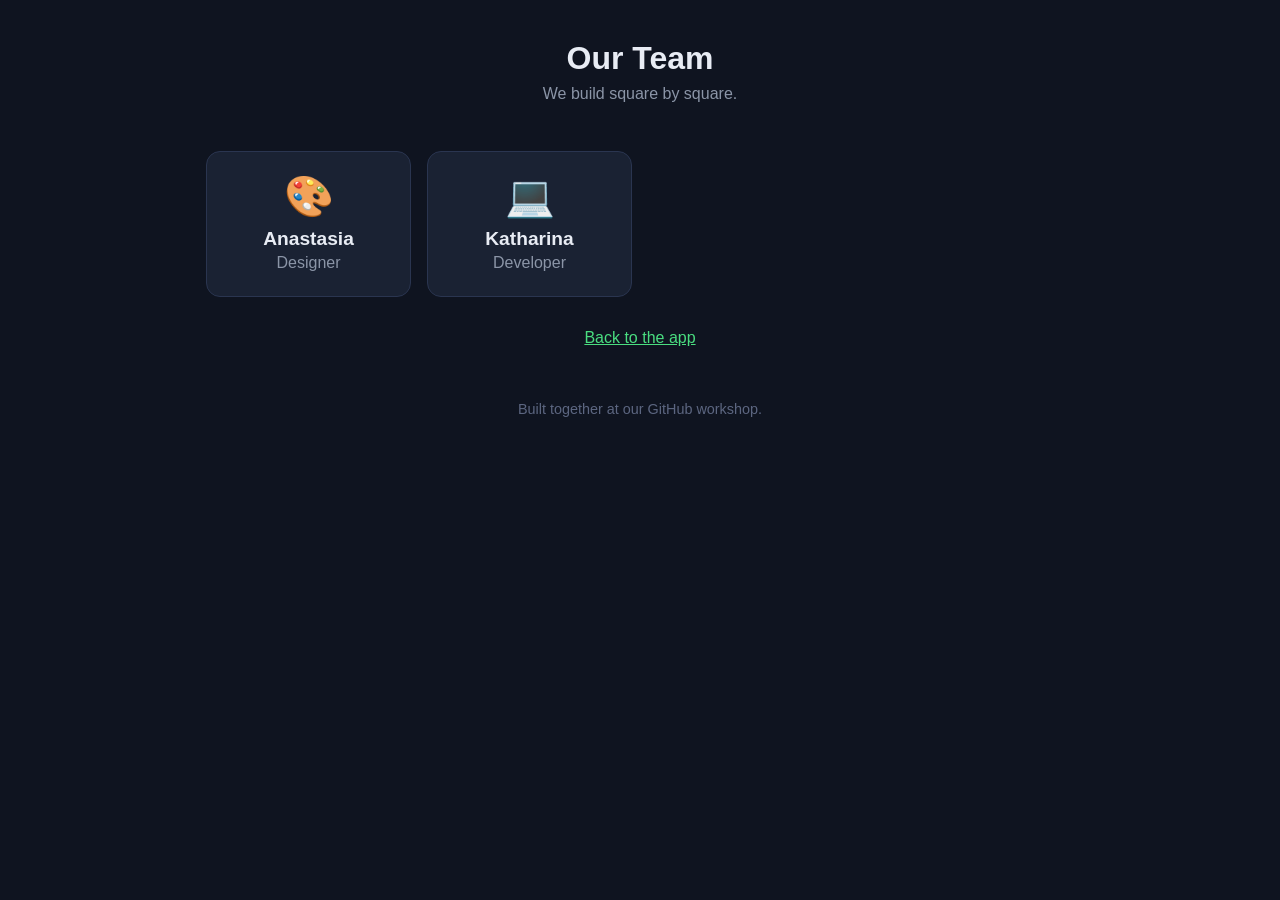
==== team.html @ 20c5c50c "Round 2 conflict demo: Emely and Jan both add Amelia in slot 7; expand slots to 12" ====
<!doctype html>
<html lang="en">
<head>
  <meta charset="utf-8">
  <meta name="viewport" content="width=device-width, initial-scale=1">
  <title>Our Team - Claim a Square</title>
  <link rel="stylesheet" href="style.css">
</head>
<body>
  <header>
    <h1>Our Team</h1>
    <p class="motto">We build square by square.</p>
  </header>

  <main class="cards">
    <article class="card">
      <div class="emoji">🎨</div>
      <h2>Anastasia</h2>
      <p>Designer</p>
    </article>
    <article class="card">
      <div class="emoji">💻</div>
      <h2>Katharina</h2>
      <p>Developer</p>
    </article>
    <!-- SLOT 3: replace this line with your card (see README) -->
    <!-- SLOT 4: replace this line with your card -->
    <!-- SLOT 5: replace this line with your card -->
    <!-- SLOT 6: replace this line with your card -->
    <!-- SLOT 7: replace this line with your card -->
    <!-- SLOT 8: replace this line with your card -->
    <!-- SLOT 9: replace this line with your card -->
    <!-- SLOT 10: replace this line with your card -->
    <!-- SLOT 11: replace this line with your card -->
    <!-- SLOT 12: replace this line with your card -->
  </main>

  <p><a class="backlink" href="index.html">Back to the app</a></p>

  <footer>
    <p>Built together at our GitHub workshop.</p>
  </footer>
</body>
</html>
---- style.css ----
* { box-sizing: border-box; }
body {
  margin: 0;
  font-family: -apple-system, BlinkMacSystemFont, "Segoe UI", Roboto, sans-serif;
  background: #0f1420;
  color: #e8ecf4;
  text-align: center;
}
header { padding: 40px 16px 8px; }
h1 { margin: 0 0 8px; font-size: 2rem; }
main { padding: 24px 16px; }
.grid {
  display: grid;
  grid-template-columns: repeat(10, 1fr);
  gap: 6px;
  width: min(520px, 90%);
  margin: 0 auto;
}
.square {
  aspect-ratio: 1;
  background: #1a2233;
  border: 1px solid #2a3550;
  border-radius: 6px;
  padding: 0;
}

.square.claimed { background: #4ade80; border-color: #4ade80; }

.progress-label { color: #8b95a7; margin: 8px 0; }
.progress { width: min(520px, 90%); height: 10px; background: #1a2233; border-radius: 999px; margin: 8px auto; overflow: hidden; }
.progress-bar { width: 0; height: 100%; background: #4ade80; }

#reset { margin-top: 8px; background: #1a2233; color: #e8ecf4; border: 1px solid #2a3550; border-radius: 8px; padding: 6px 14px; cursor: pointer; }
.square { cursor: pointer; transition: background 0.12s; }
.square:hover { background: #26324d; }
.progress-bar { transition: width 0.2s; }
footer { padding: 24px; color: #5c6680; font-size: 0.9rem; }

/* Team wall (team.html) */
.motto { color: #8b95a7; margin: 8px 0; }
.cards {
  display: grid;
  grid-template-columns: repeat(auto-fill, minmax(180px, 1fr));
  gap: 16px;
  max-width: 900px;
  margin: 32px auto;
  padding: 0 16px;
}
.card {
  background: #1a2233;
  border: 1px solid #2a3550;
  border-radius: 14px;
  padding: 24px 16px;
}
.card .emoji { font-size: 2.5rem; line-height: 1; }
.card h2 { margin: 12px 0 4px; font-size: 1.2rem; }
.card p { margin: 0; color: #8b95a7; }
.backlink { color: #4ade80; }
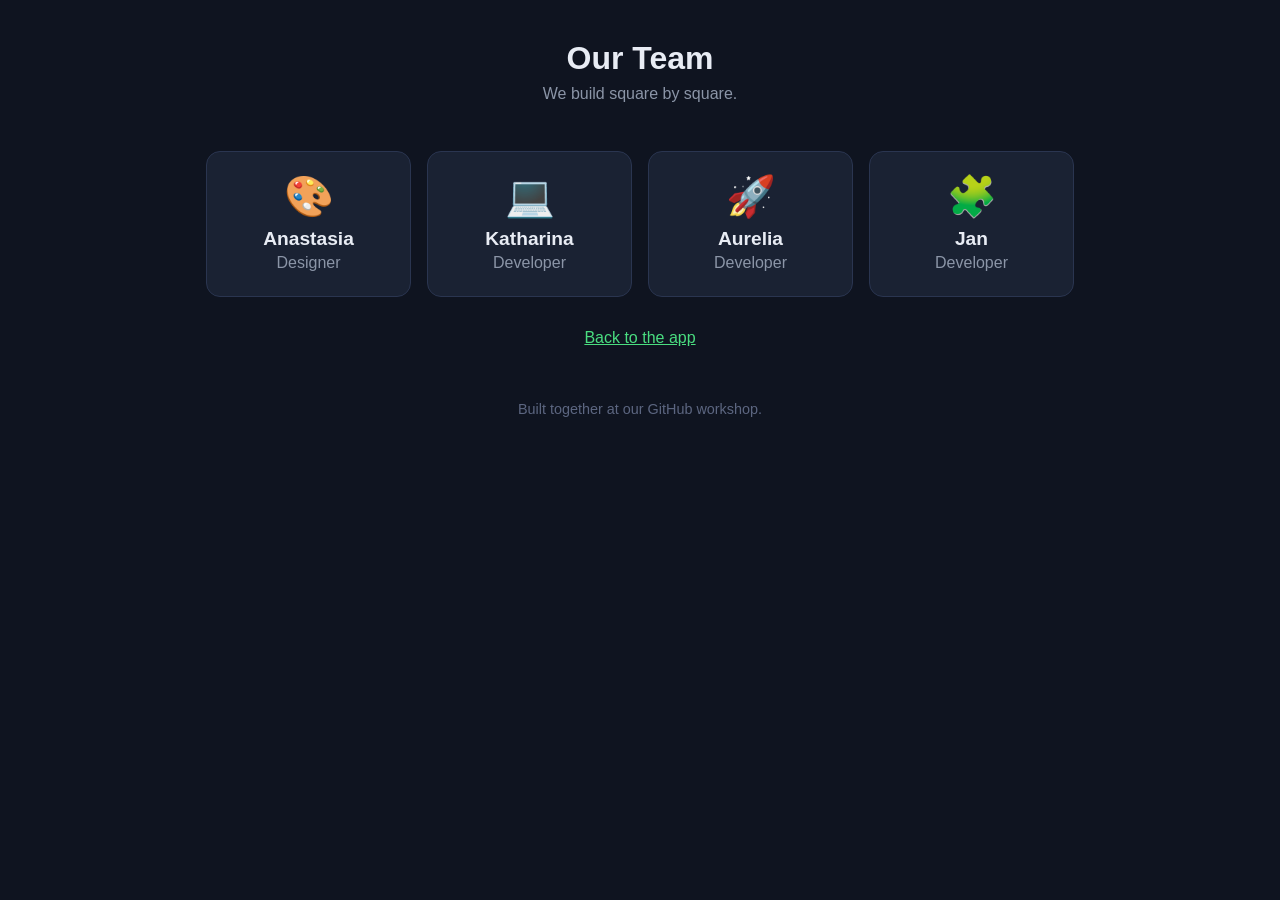
==== commit 5f8759dc: "Add Aurelia's and Jan's cards" ====
--- a/team.html
+++ b/team.html
@@ -30,8 +30,16 @@
     <!-- SLOT 7: replace this line with your card -->
     <!-- SLOT 8: replace this line with your card -->
     <!-- SLOT 9: replace this line with your card -->
-    <!-- SLOT 10: replace this line with your card -->
-    <!-- SLOT 11: replace this line with your card -->
+    <article class="card">
+      <div class="emoji">🚀</div>
+      <h2>Aurelia</h2>
+      <p>Developer</p>
+    </article>
+    <article class="card">
+      <div class="emoji">🧩</div>
+      <h2>Jan</h2>
+      <p>Developer</p>
+    </article>
     <!-- SLOT 12: replace this line with your card -->
   </main>
 
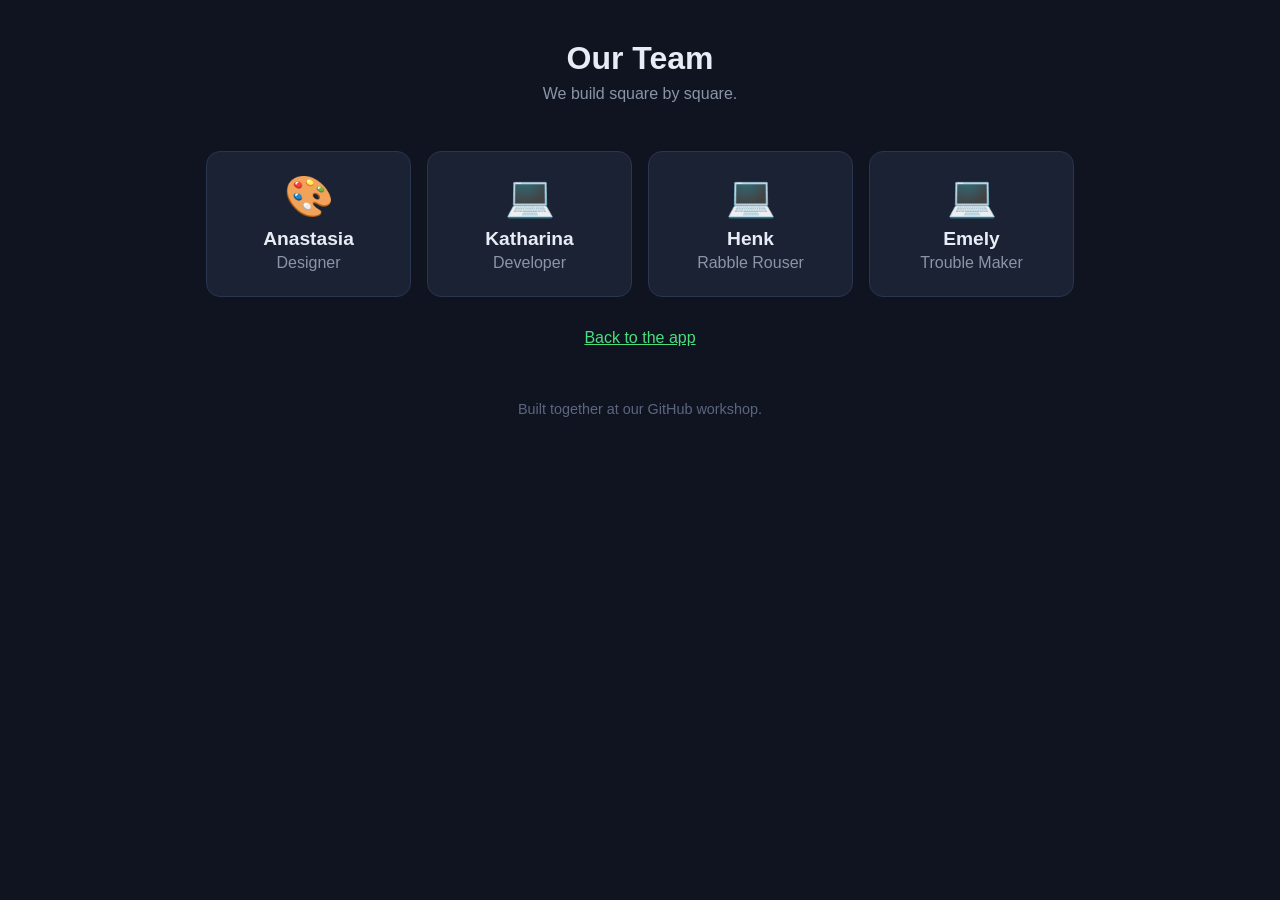
==== commit 44a4512a: "henk was here again" ====
--- a/team.html
+++ b/team.html
@@ -23,6 +23,16 @@
       <h2>Katharina</h2>
       <p>Developer</p>
     </article>
+    <article class="card">
+      <div class="emoji">💻</div>
+      <h2>Henk</h2>
+      <p>Rabble Rouser</p>
+    </article>
+    <article class="card">
+      <div class="emoji">💻</div>
+      <h2>Emely</h2>
+      <p>Trouble Maker</p>
+    </article>
     <!-- SLOT 3: replace this line with your card (see README) -->
     <!-- SLOT 4: replace this line with your card -->
     <!-- SLOT 5: replace this line with your card -->
@@ -30,16 +40,8 @@
     <!-- SLOT 7: replace this line with your card -->
     <!-- SLOT 8: replace this line with your card -->
     <!-- SLOT 9: replace this line with your card -->
-    <article class="card">
-      <div class="emoji">🚀</div>
-      <h2>Aurelia</h2>
-      <p>Developer</p>
-    </article>
-    <article class="card">
-      <div class="emoji">🧩</div>
-      <h2>Jan</h2>
-      <p>Developer</p>
-    </article>
+    <!-- SLOT 10: replace this line with your card -->
+    <!-- SLOT 11: replace this line with your card -->
     <!-- SLOT 12: replace this line with your card -->
   </main>
 
--- a/style.css
+++ b/style.css
@@ -24,7 +24,7 @@
   padding: 0;
 }
 
-.square.claimed { background: #4ade80; border-color: #4ade80; }
+.square.claimed { background: #facc15; border-color: #facc15; }
 
 .progress-label { color: #8b95a7; margin: 8px 0; }
 .progress { width: min(520px, 90%); height: 10px; background: #1a2233; border-radius: 999px; margin: 8px auto; overflow: hidden; }
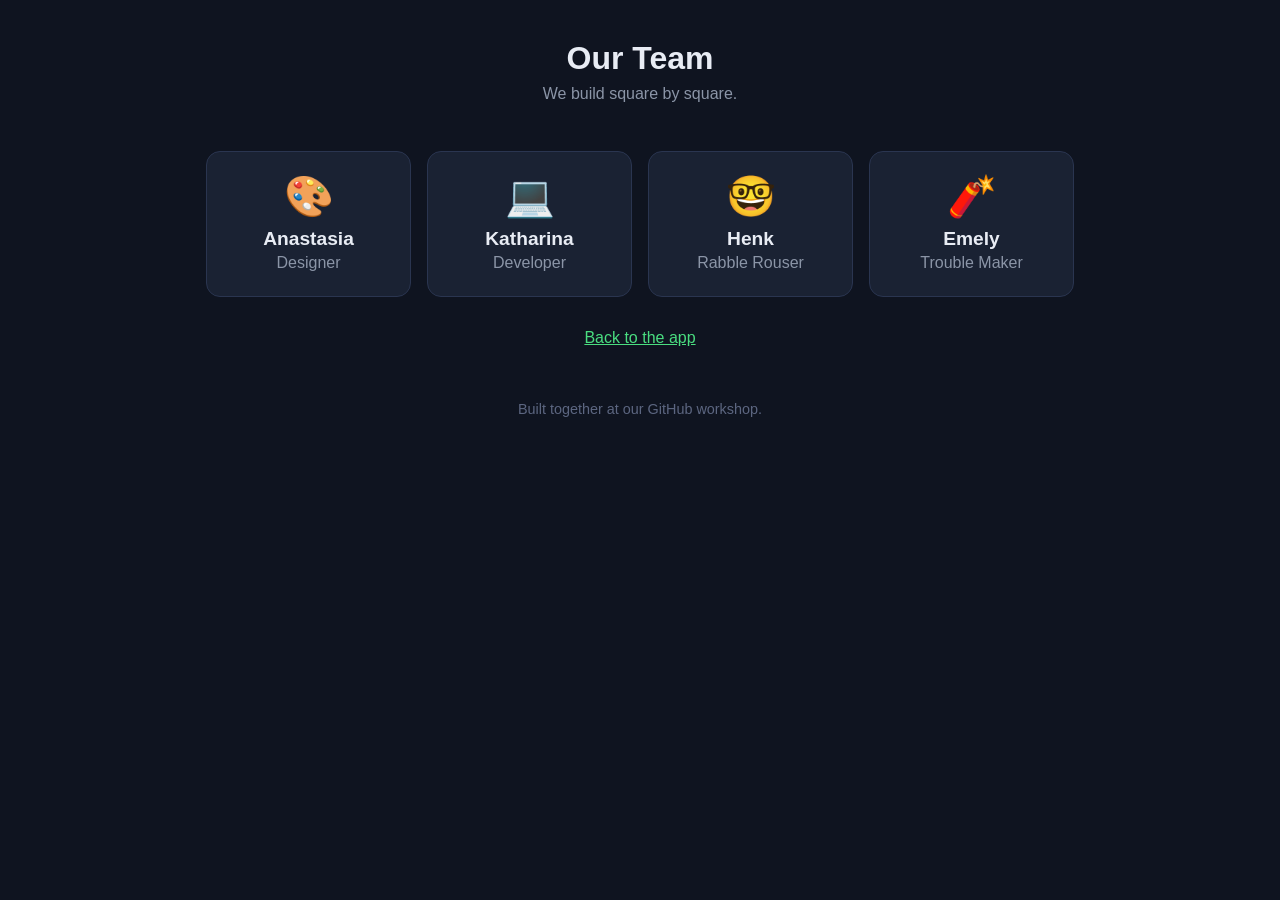
==== commit d0831369: "now with extra emojis" ====
--- a/team.html
+++ b/team.html
@@ -24,12 +24,12 @@
       <p>Developer</p>
     </article>
     <article class="card">
-      <div class="emoji">💻</div>
+      <div class="emoji">🤓</div>
       <h2>Henk</h2>
       <p>Rabble Rouser</p>
     </article>
     <article class="card">
-      <div class="emoji">💻</div>
+      <div class="emoji">🧨</div>
       <h2>Emely</h2>
       <p>Trouble Maker</p>
     </article>
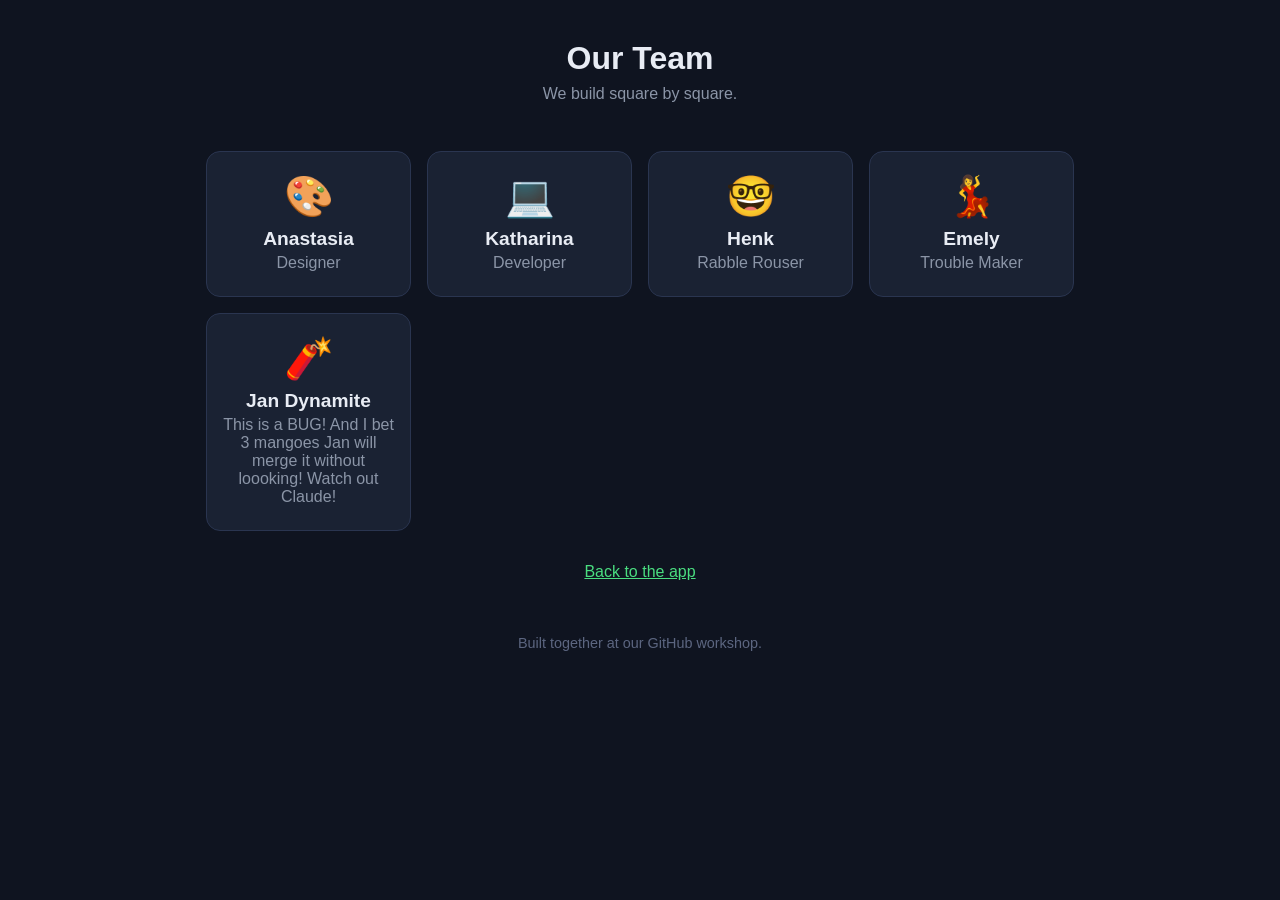
==== commit 4f9b078b: "now with extra emojis" ====
--- a/team.html
+++ b/team.html
@@ -29,10 +29,16 @@
       <p>Rabble Rouser</p>
     </article>
     <article class="card">
-      <div class="emoji">🧨</div>
+      <div class="emoji">💃</div>
       <h2>Emely</h2>
       <p>Trouble Maker</p>
     </article>
+    <article class="card">
+      <div class="emoji">🧨</div>
+      <h2>Jan Dynamite</h2>
+      <p>This is a BUG! And I bet 3 mangoes Jan will merge it without loooking! Watch out Claude!</p>
+    </article>
+    
     <!-- SLOT 3: replace this line with your card (see README) -->
     <!-- SLOT 4: replace this line with your card -->
     <!-- SLOT 5: replace this line with your card -->
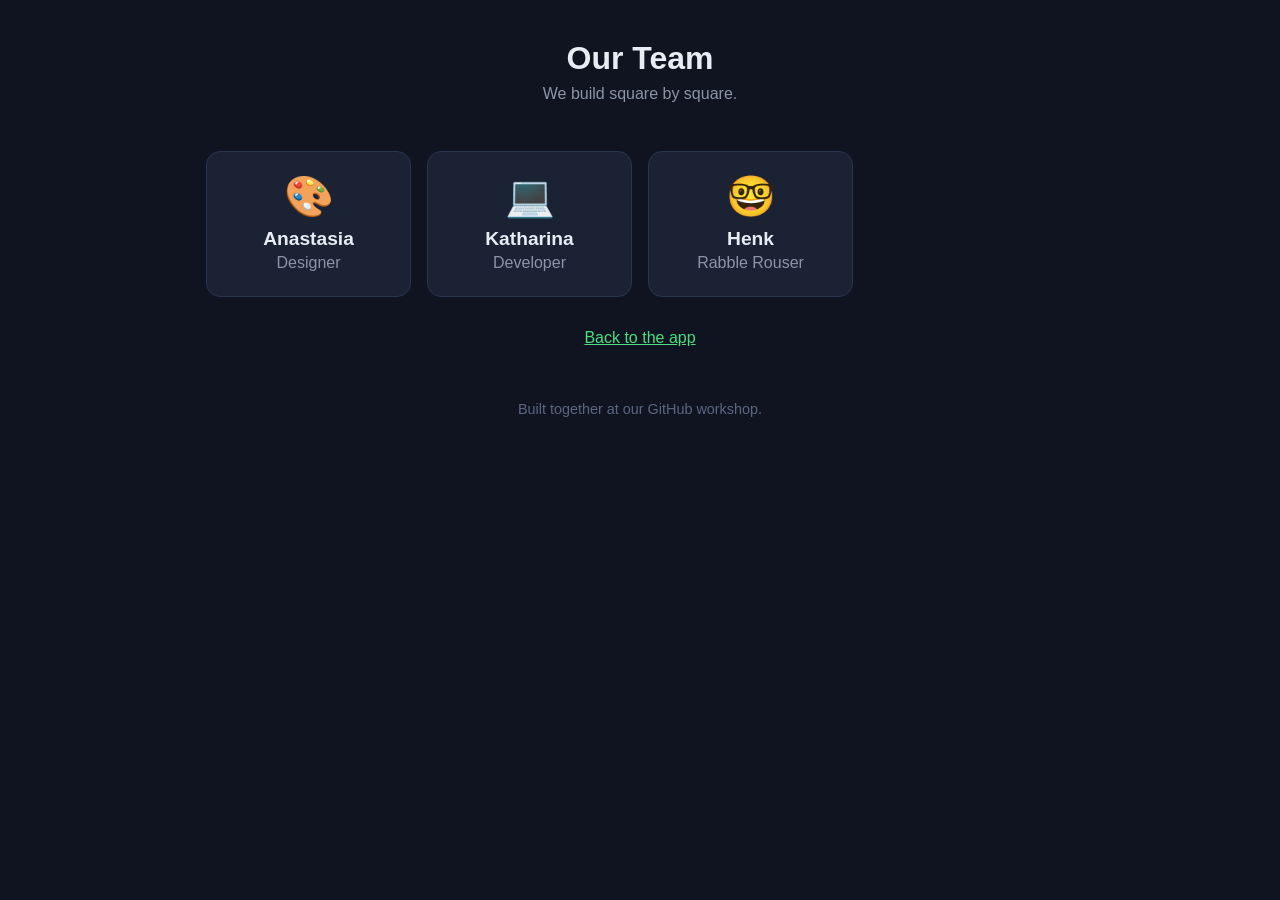
==== commit 77b47033: "Clean up PR: keep Henk's card in slot 3, remove bogus cards and stray file Co-Authored-By: Claude Op" ====
--- a/team.html
+++ b/team.html
@@ -28,18 +28,6 @@
       <h2>Henk</h2>
       <p>Rabble Rouser</p>
     </article>
-    <article class="card">
-      <div class="emoji">💃</div>
-      <h2>Emely</h2>
-      <p>Trouble Maker</p>
-    </article>
-    <article class="card">
-      <div class="emoji">🧨</div>
-      <h2>Jan Dynamite</h2>
-      <p>This is a BUG! And I bet 3 mangoes Jan will merge it without loooking! Watch out Claude!</p>
-    </article>
-    
-    <!-- SLOT 3: replace this line with your card (see README) -->
     <!-- SLOT 4: replace this line with your card -->
     <!-- SLOT 5: replace this line with your card -->
     <!-- SLOT 6: replace this line with your card -->
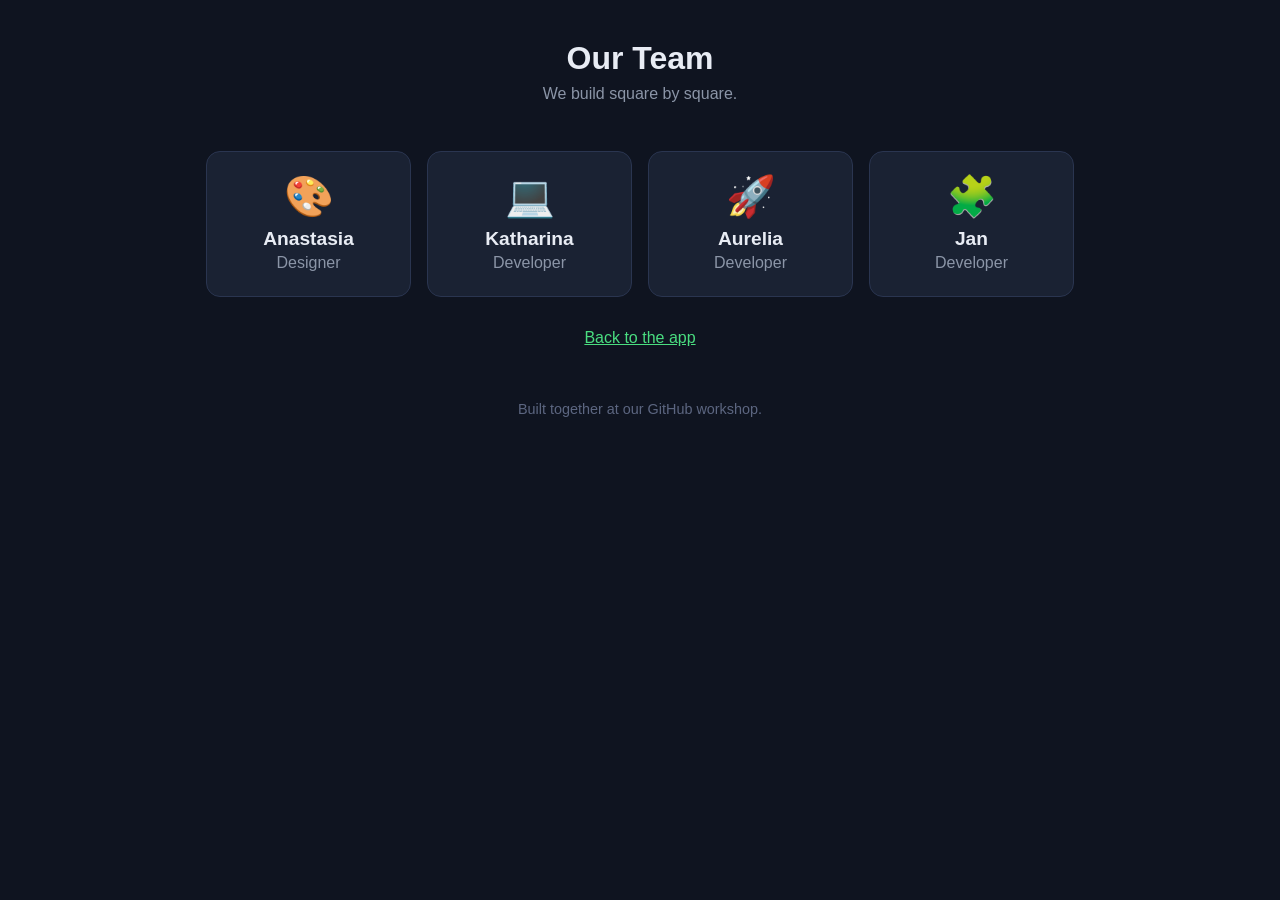
==== commit 315291e0: "Merge 5f8759dc46a3b710b53c9124027afcf311854645 into 28702310d0241aa53f3b454195ec956688f576c3" ====
--- a/team.html
+++ b/team.html
@@ -23,19 +23,23 @@
       <h2>Katharina</h2>
       <p>Developer</p>
     </article>
-    <article class="card">
-      <div class="emoji">🤓</div>
-      <h2>Henk</h2>
-      <p>Rabble Rouser</p>
-    </article>
+    <!-- SLOT 3: replace this line with your card (see README) -->
     <!-- SLOT 4: replace this line with your card -->
     <!-- SLOT 5: replace this line with your card -->
     <!-- SLOT 6: replace this line with your card -->
     <!-- SLOT 7: replace this line with your card -->
     <!-- SLOT 8: replace this line with your card -->
     <!-- SLOT 9: replace this line with your card -->
-    <!-- SLOT 10: replace this line with your card -->
-    <!-- SLOT 11: replace this line with your card -->
+    <article class="card">
+      <div class="emoji">🚀</div>
+      <h2>Aurelia</h2>
+      <p>Developer</p>
+    </article>
+    <article class="card">
+      <div class="emoji">🧩</div>
+      <h2>Jan</h2>
+      <p>Developer</p>
+    </article>
     <!-- SLOT 12: replace this line with your card -->
   </main>
 
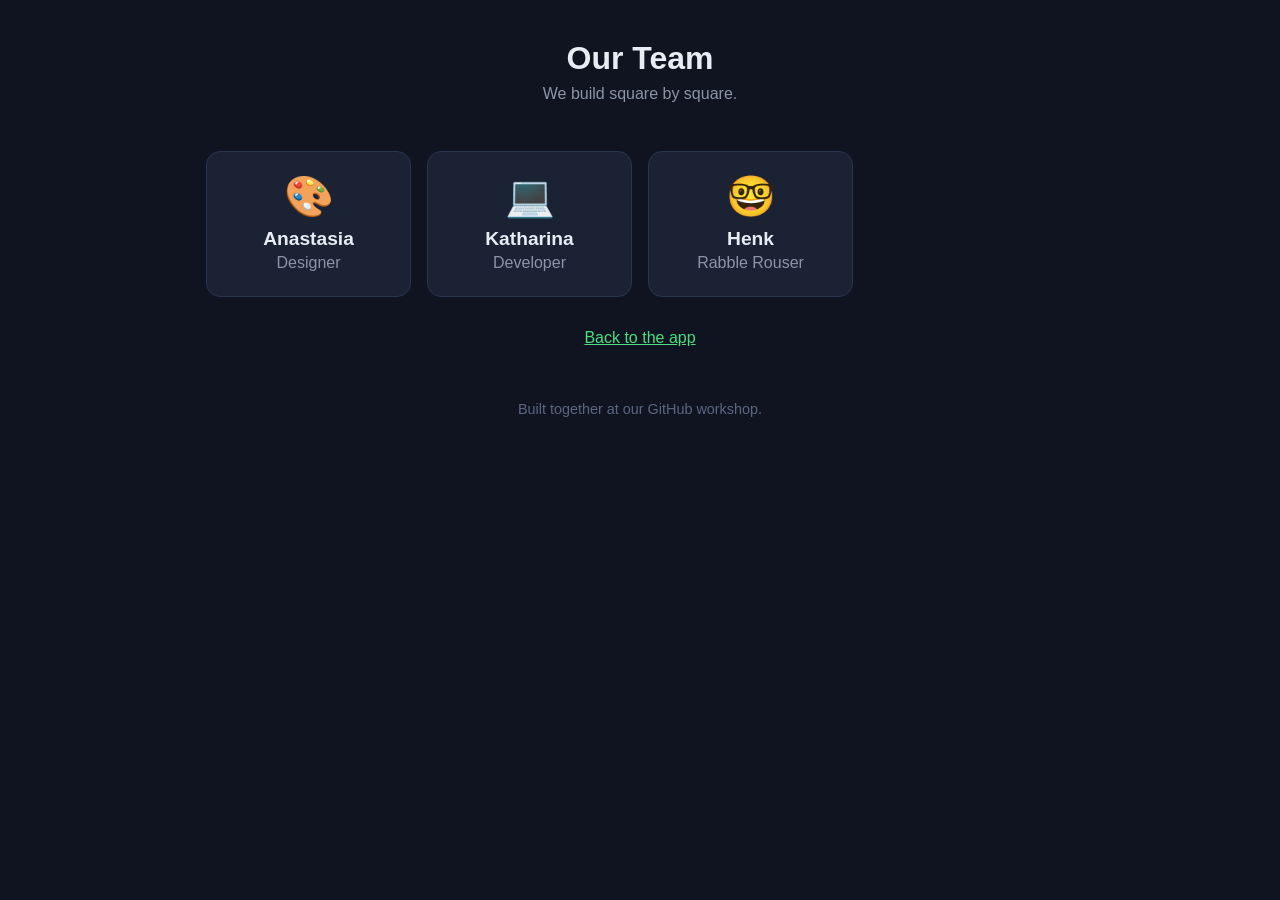
==== commit 9792b3bd: "Merge pull request #7 from Ameowsle/henktest Henktest" ====
--- a/team.html
+++ b/team.html
@@ -23,23 +23,19 @@
       <h2>Katharina</h2>
       <p>Developer</p>
     </article>
-    <!-- SLOT 3: replace this line with your card (see README) -->
+    <article class="card">
+      <div class="emoji">🤓</div>
+      <h2>Henk</h2>
+      <p>Rabble Rouser</p>
+    </article>
     <!-- SLOT 4: replace this line with your card -->
     <!-- SLOT 5: replace this line with your card -->
     <!-- SLOT 6: replace this line with your card -->
     <!-- SLOT 7: replace this line with your card -->
     <!-- SLOT 8: replace this line with your card -->
     <!-- SLOT 9: replace this line with your card -->
-    <article class="card">
-      <div class="emoji">🚀</div>
-      <h2>Aurelia</h2>
-      <p>Developer</p>
-    </article>
-    <article class="card">
-      <div class="emoji">🧩</div>
-      <h2>Jan</h2>
-      <p>Developer</p>
-    </article>
+    <!-- SLOT 10: replace this line with your card -->
+    <!-- SLOT 11: replace this line with your card -->
     <!-- SLOT 12: replace this line with your card -->
   </main>
 
